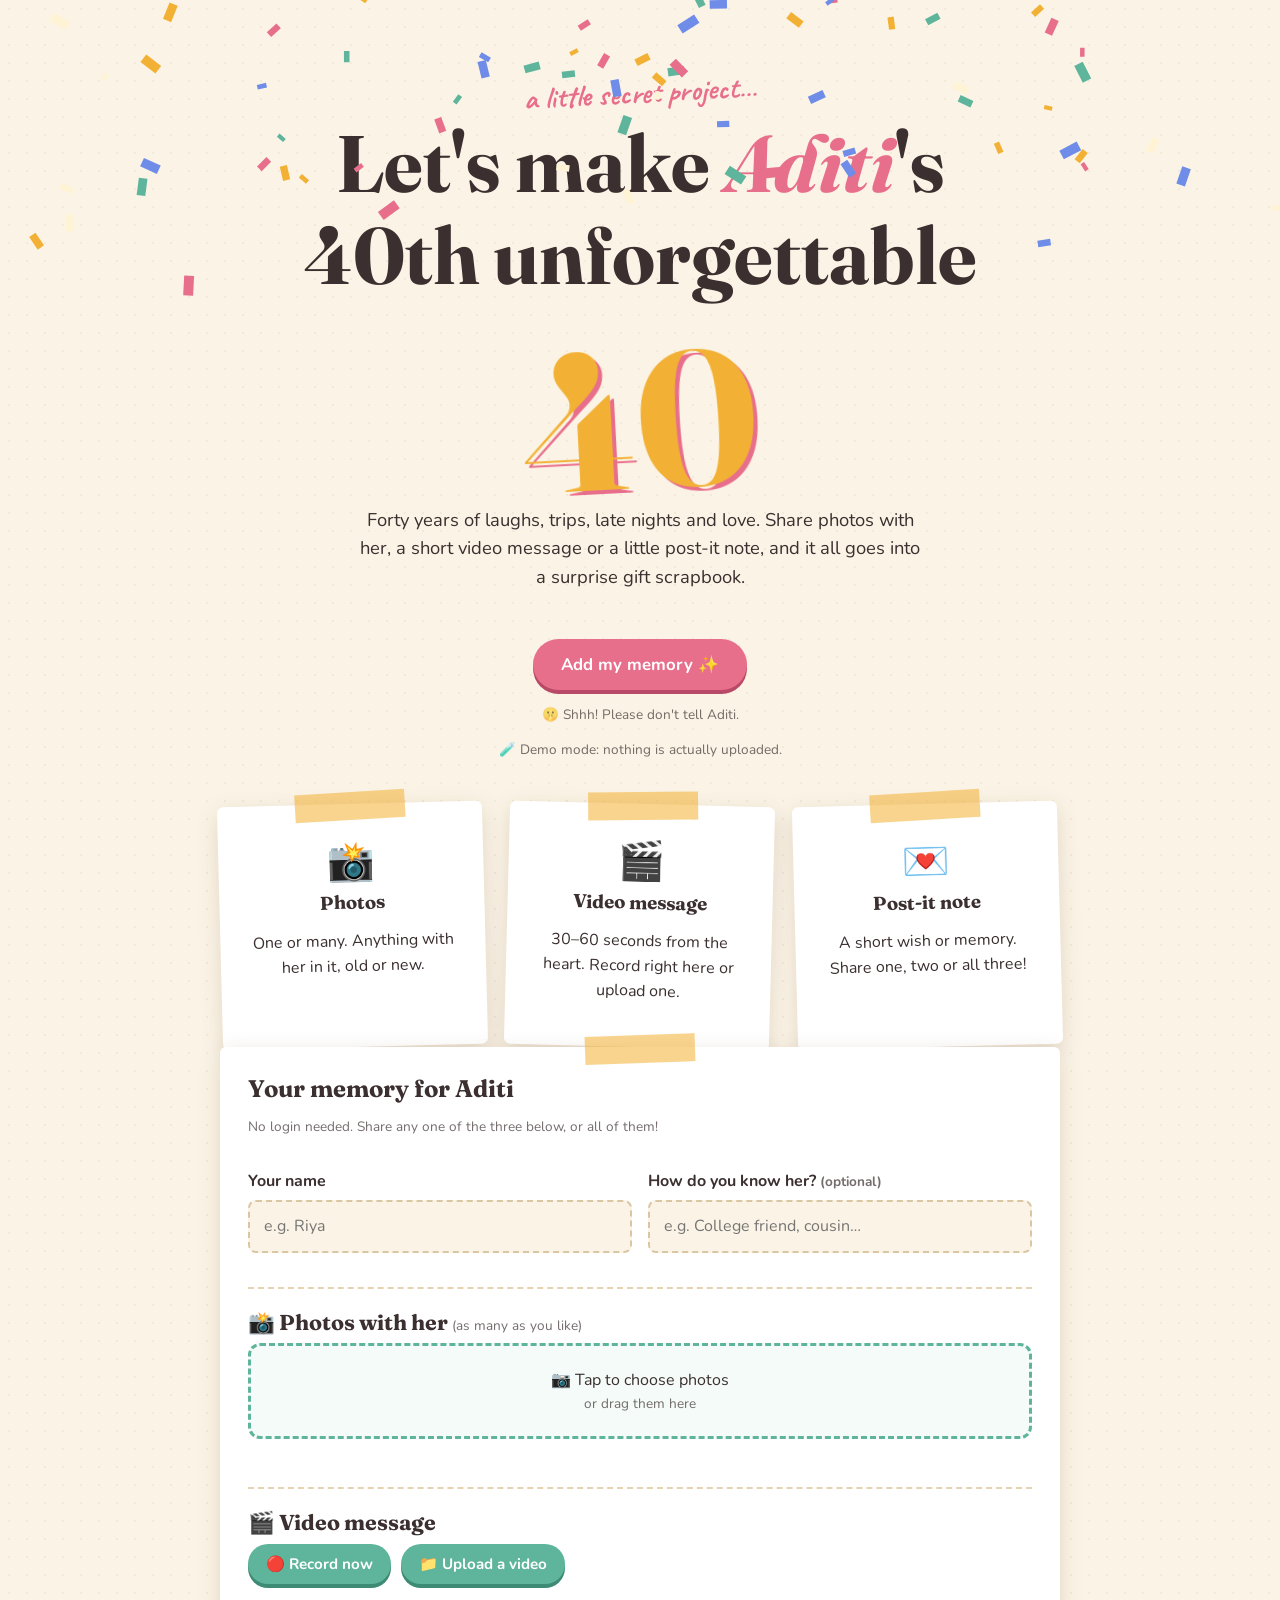
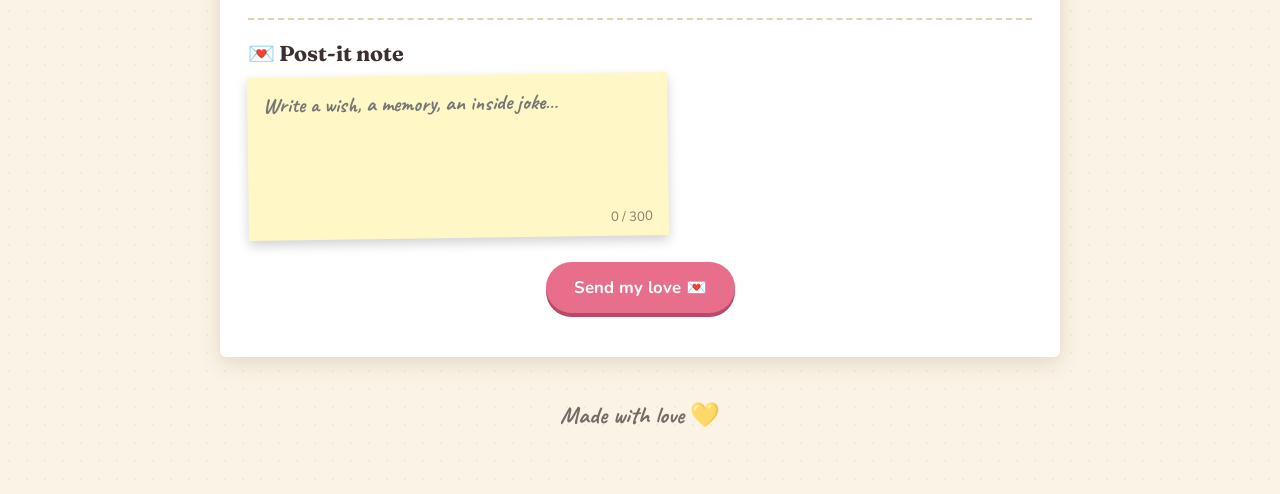
==== index.html @ b91b4de4 "Aditi's 40th birthday scrapbook site (demo mode) Co-Authored-By: Claude Sonnet 5.5 <noreply@anthropi" ====
<!doctype html>
<html lang="en">
<head>
<meta charset="utf-8">
<meta name="viewport" content="width=device-width, initial-scale=1">
<title>Aditi turns 40! 🎉 Leave a memory</title>
<link rel="stylesheet" href="style.css">
</head>
<body>
<header class="hero wrap">
  <div class="hand">a little secret project…</div>
  <h1>Let's make <em id="name">Aditi</em>'s<br>40th unforgettable</h1>
  <div class="big40">40</div>
  <p class="lead">Forty years of laughs, trips, late nights and love. Share photos with her, a short video message or a little post-it note, and it all goes into a surprise gift scrapbook.</p>
  <div class="cds" id="cds"></div>
  <a class="btn" href="#share">Add my memory ✨</a>
  <p class="hint" style="margin-top:14px">🤫 Shhh! Please don't tell Aditi.</p>
</header>

<section class="wrap">
  <div class="steps">
    <div class="card"><div class="emoji">📸</div><h3>Photos</h3><p>One or many. Anything with her in it, old or new.</p></div>
    <div class="card"><div class="emoji">🎬</div><h3>Video message</h3><p>30–60 seconds from the heart. Record right here or upload one.</p></div>
    <div class="card"><div class="emoji">💌</div><h3>Post-it note</h3><p>A short wish or memory. Share one, two or all three!</p></div>
  </div>
</section>

<section class="wrap" id="share">
  <form class="card" id="form">
    <h2>Your memory for <span class="nm">Aditi</span></h2>
    <p class="hint">No login needed. Share any one of the three below, or all of them!</p>
    <div class="row">
      <div><label for="who">Your name</label><input type="text" id="who" required maxlength="60" placeholder="e.g. Riya"></div>
      <div><label for="rel">How do you know her? <span class="hint">(optional)</span></label><input type="text" id="rel" maxlength="80" placeholder="e.g. College friend, cousin…"></div>
    </div>

    <h3 class="sechead">📸 Photos with her <span class="hint">(as many as you like)</span></h3>
    <div class="drop" id="drop">📷 Tap to choose photos<div class="hint">or drag them here</div></div>
    <input type="file" id="photos" accept="image/*" multiple hidden>
    <div class="polas" id="pholist"></div>

    <h3 class="sechead">🎬 Video message</h3>
    <div class="vidbox">
      <div class="vidbtns">
        <button type="button" class="btn alt" id="recBtn">🔴 Record now</button>
        <button type="button" class="btn alt" id="upBtn">📁 Upload a video</button>
        <button type="button" class="btn alt" id="clrBtn" hidden>🗑 Remove</button>
      </div>
      <input type="file" id="vidfile" accept="video/*" hidden>
      <div id="recstat" class="hint"></div>
      <video id="vidprev" controls playsinline hidden></video>
    </div>

    <h3 class="sechead">💌 Post-it note</h3>
    <div class="postit"><textarea id="note" rows="4" maxlength="300" placeholder="Write a wish, a memory, an inside joke…"></textarea><small id="cnt">0 / 300</small></div>

    <div class="bar" id="bar"><i id="barfill"></i></div>
    <div class="err" id="err"></div>
    <p style="text-align:center;margin-top:24px"><button class="btn" id="send">Send my love 💌</button></p>
  </form>

  <div class="card thanks" id="thanks">
    <h2>Thank you, <span id="tyname"></span>! 💖</h2>
    <p>Your memory is safely tucked into the scrapbook.<br>Remember — it's a surprise!</p>
    <button class="btn alt" onclick="location.reload()">Add another</button>
  </div>
</section>

<footer class="hand" style="font-size:1.5rem">Made with love 💛</footer>

<script type="module">
import { CONFIG } from "./config.js";
import { DEMO, countdown, confetti, shrinkImage, submitContribution } from "./app.js";

document.title = `${CONFIG.herName} turns ${CONFIG.age}! 🎉 Leave a memory`;
document.getElementById("name").textContent = CONFIG.herName;
document.querySelectorAll(".nm").forEach(e => e.textContent = CONFIG.herName);
document.querySelector(".big40").textContent = CONFIG.age;
countdown(CONFIG.birthday, document.getElementById("cds"));
confetti();
if (DEMO) document.querySelector(".hint").insertAdjacentHTML("afterend", '<p class="hint">🧪 Demo mode: nothing is actually uploaded.</p>');

const $ = id => document.getElementById(id);
let photos = [], video = null, stream = null, recorder = null;

// ----- photos -----
const renderPhotos = () => {
  $("pholist").innerHTML = "";
  photos.forEach((f, i) => {
    const d = document.createElement("div"); d.className = "pola";
    d.innerHTML = `<img src="${URL.createObjectURL(f)}"><button type="button" aria-label="remove">×</button>`;
    d.querySelector("button").onclick = () => { photos.splice(i, 1); renderPhotos(); };
    $("pholist").append(d);
  });
};
const addPhotos = files => { photos.push(...[...files].filter(f => f.type.startsWith("image/"))); renderPhotos(); };
$("drop").onclick = () => $("photos").click();
$("photos").onchange = e => { addPhotos(e.target.files); e.target.value = ""; };
$("drop").ondragover = e => e.preventDefault();
$("drop").ondrop = e => { e.preventDefault(); addPhotos(e.dataTransfer.files); };

// ----- video -----
const setVideo = f => {
  video = f; const p = $("vidprev");
  p.hidden = !f; $("clrBtn").hidden = !f; $("recstat").textContent = "";
  if (f) { p.srcObject = null; p.muted = false; p.src = URL.createObjectURL(f); p.controls = true; }
};
$("upBtn").onclick = () => $("vidfile").click();
$("vidfile").onchange = e => { if (e.target.files[0]) setVideo(e.target.files[0]); };
$("clrBtn").onclick = () => setVideo(null);

$("recBtn").onclick = async () => {
  if (recorder?.state === "recording") { recorder.stop(); return; }
  if (!navigator.mediaDevices?.getUserMedia || !window.MediaRecorder) { $("err").textContent = "Recording isn't supported here — please use Upload."; return; }
  try {
    stream = await navigator.mediaDevices.getUserMedia({ video: { facingMode: "user" }, audio: true });
  } catch { $("err").textContent = "Couldn't access camera/mic. You can upload a video instead."; return; }
  $("err").textContent = "";
  const p = $("vidprev"); p.hidden = false; p.srcObject = stream; p.muted = true; p.controls = false; p.play();
  const chunks = [];
  recorder = new MediaRecorder(stream);
  recorder.ondataavailable = e => chunks.push(e.data);
  recorder.onstop = () => {
    stream.getTracks().forEach(t => t.stop());
    const type = recorder.mimeType || "video/webm";
    setVideo(new File(chunks, `message.${type.includes("mp4") ? "mp4" : "webm"}`, { type }));
    $("recBtn").textContent = "🔴 Record again";
  };
  recorder.start();
  $("recBtn").textContent = "⏹ Stop recording";
  $("recstat").innerHTML = '<span class="rec">● Recording…</span> tap Stop when done';
};

$("note").addEventListener("input", () => $("cnt").textContent = `${$("note").value.length} / 300`);

// ----- submit -----
$("form").onsubmit = async e => {
  e.preventDefault(); $("err").textContent = "";
  if (!photos.length && !video && !$("note").value.trim()) { $("err").textContent = "Please add a photo, a video or a note 🙂"; return; }
  if (video && video.size > 300 * 1024 * 1024) { $("err").textContent = "That video is over 300 MB — try a shorter one."; return; }
  $("send").disabled = true; $("send").textContent = "Uploading…";
  $("bar").style.display = "block";
  try {
    const small = await Promise.all(photos.map(f => shrinkImage(f)));
    await submitContribution(
      { name: $("who").value.trim(), relation: $("rel").value.trim(), note: $("note").value.trim(), photos: small, video },
      p => $("barfill").style.width = Math.round(p * 100) + "%");
    $("tyname").textContent = $("who").value.trim();
    $("form").style.display = "none"; $("thanks").style.display = "block";
    $("thanks").scrollIntoView({ behavior: "smooth" }); confetti(5000);
  } catch (err) {
    console.error(err); $("err").textContent = "Something went wrong — please try again.";
    $("send").disabled = false; $("send").textContent = "Send my love 💌";
  }
};
</script>
</body>
</html>
---- style.css ----
@import url("https://fonts.googleapis.com/css2?family=Caveat:wght@500;700&family=Fraunces:ital,wght@0,400;0,700;1,400&family=Nunito:wght@400;600;700&display=swap");

:root {
  --paper: #fbf4e6; --paper2: #f3e8d0; --ink: #3b2f2f; --rose: #e86f8c; --gold: #f2b134;
  --teal: #5fb49c; --tape: rgba(242, 177, 52, .55);
}
* { box-sizing: border-box; }
[hidden] { display: none !important; }
html { scroll-behavior: smooth; overflow-x: hidden; }
body { overflow-x: clip; }
body {
  margin: 0; color: var(--ink); font-family: Nunito, system-ui, sans-serif; line-height: 1.55;
  background: var(--paper);
  background-image: radial-gradient(rgba(120, 90, 50, .07) 1px, transparent 1px);
  background-size: 18px 18px;
}
h1, h2, h3 { font-family: Fraunces, Georgia, serif; line-height: 1.15; margin: 0 0 .4em; }
.hand { font-family: Caveat, cursive; font-weight: 700; }
.wrap { max-width: 880px; margin: 0 auto; padding: 0 20px; }
section { padding: 56px 0; }

/* hero */
.hero { text-align: center; padding: 70px 0 30px; }
.hero .hand { font-size: 1.9rem; color: var(--rose); transform: rotate(-3deg); display: inline-block; }
.hero h1 { font-size: clamp(2.6rem, 9vw, 5rem); }
.hero h1 em { color: var(--rose); font-style: italic; }
.hero p.lead { font-size: 1.15rem; max-width: 560px; margin: 0 auto 26px; }
.big40 { font-family: Fraunces, serif; font-weight: 700; font-size: clamp(6rem, 24vw, 12rem); color: var(--gold); line-height: .9;
  text-shadow: 4px 4px 0 var(--rose); margin: 10px 0 0; animation: pop 1.2s cubic-bezier(.2, 1.6, .4, 1) both; }
@keyframes pop { from { transform: scale(.3) rotate(-12deg); opacity: 0 } to { transform: scale(1) rotate(-3deg); opacity: 1 } }
.cds { display: flex; gap: 12px; justify-content: center; margin: 22px 0; flex-wrap: wrap; }
.cd { background: #fff; border-radius: 10px; padding: 10px 16px; box-shadow: 0 3px 10px rgba(0, 0, 0, .12); min-width: 74px; }
.cd b { display: block; font: 700 1.8rem Fraunces, serif; } .cd span { font-size: .75rem; text-transform: uppercase; letter-spacing: .08em; }

.btn { display: inline-block; border: 0; cursor: pointer; font: 700 1.05rem Nunito, sans-serif; color: #fff; background: var(--rose);
  padding: 14px 28px; border-radius: 999px; box-shadow: 0 4px 0 #b84a68; text-decoration: none; transition: transform .1s; }
.btn:hover { transform: translateY(-2px); } .btn:active { transform: translateY(2px); box-shadow: 0 1px 0 #b84a68; }
.btn.alt { background: var(--teal); box-shadow: 0 4px 0 #3d8b75; } .btn:disabled { opacity: .6; cursor: wait; }

/* cards & polaroids */
.card { background: #fff; border-radius: 6px; padding: 28px; box-shadow: 0 6px 22px rgba(80, 50, 20, .15); position: relative; }
.card::before, .tape { content: ""; position: absolute; top: -12px; left: 50%; width: 110px; height: 28px; background: var(--tape); transform: translateX(-50%) rotate(-2deg); }
.steps { display: grid; grid-template-columns: repeat(auto-fit, minmax(210px, 1fr)); gap: 22px; }
.steps .card { text-align: center; } .steps .card:nth-child(odd) { transform: rotate(-1.5deg); } .steps .card:nth-child(even) { transform: rotate(1.5deg); }
.steps .emoji { font-size: 2.4rem; }

label { display: block; font-weight: 700; margin: 18px 0 6px; }
input[type=text], textarea { width: 100%; padding: 12px 14px; border: 2px dashed #d9c7a3; border-radius: 8px; background: var(--paper); font: inherit; color: inherit; }
input:focus, textarea:focus { outline: 0; border-color: var(--rose); border-style: solid; }
.row { display: grid; grid-template-columns: 1fr 1fr; gap: 16px; } @media (max-width: 600px) { .row { grid-template-columns: 1fr; } }
.drop { border: 3px dashed var(--teal); border-radius: 12px; padding: 22px; text-align: center; cursor: pointer; background: #f4fbf8; }
.drop:hover { background: #e8f6f1; } .hint { font-size: .85rem; opacity: .7; }

.polas { display: flex; flex-wrap: wrap; gap: 16px; margin-top: 14px; }
.pola { background: #fff; padding: 8px 8px 26px; box-shadow: 0 4px 12px rgba(0, 0, 0, .22); width: 130px; position: relative; }
.pola:nth-child(odd) { transform: rotate(-3deg); } .pola:nth-child(even) { transform: rotate(2.5deg); }
.pola img, .pola video { width: 100%; aspect-ratio: 1; object-fit: cover; display: block; }
.pola button { position: absolute; top: -8px; right: -8px; width: 26px; height: 26px; border-radius: 50%; border: 0; background: var(--rose); color: #fff; cursor: pointer; font-weight: 700; }

.vidbox video { width: 100%; max-height: 320px; background: #000; border-radius: 8px; margin-top: 12px; }
.vidbtns { display: flex; gap: 10px; flex-wrap: wrap; margin-top: 8px; }
.vidbtns .btn { font-size: .95rem; padding: 10px 18px; }
.rec { color: #d11; font-weight: 700; animation: blink 1s infinite; } @keyframes blink { 50% { opacity: .3 } }

.bar { height: 14px; background: #eadcc0; border-radius: 99px; overflow: hidden; margin-top: 18px; display: none; }
.bar i { display: block; height: 100%; width: 0; background: linear-gradient(90deg, var(--gold), var(--rose)); transition: width .2s; }
.thanks { text-align: center; display: none; } .thanks h2 { color: var(--rose); }
.err { color: #c0172e; font-weight: 700; margin-top: 12px; }
footer { text-align: center; padding: 40px 0 60px; opacity: .7; }

.sechead { margin: 34px 0 8px; padding-top: 22px; border-top: 2px dashed #e3d3b0; font-size: 1.35rem; }
.sechead .hint { font: 400 .85rem Nunito, sans-serif; }
.postit { background: #fff8c6; padding: 14px 16px 8px; box-shadow: 0 5px 12px rgba(0, 0, 0, .18); transform: rotate(-.8deg); max-width: 420px; }
.postit textarea { border: 0; background: transparent; padding: 0; font: 700 1.35rem/1.3 Caveat, cursive; resize: none; }
.postit textarea:focus { border: 0; }
.postit small { display: block; text-align: right; opacity: .6; }
/* gallery */
.tabs { position: sticky; top: 0; z-index: 20; display: flex; justify-content: center; gap: 8px; flex-wrap: wrap; padding: 10px;
  background: rgba(251, 244, 230, .92); backdrop-filter: blur(6px); border-bottom: 2px dashed #d9c7a3; }
.tabs a { text-decoration: none; color: var(--ink); font-weight: 700; padding: 9px 18px; border-radius: 999px; background: #fff;
  box-shadow: 0 2px 6px rgba(0, 0, 0, .12); transition: .15s; font-size: .95rem; }
.tabs a:hover { transform: translateY(-2px); }
.tabs a.on { background: var(--rose); color: #fff; }
.tabs b { font-weight: 700; opacity: .75; margin-left: 4px; }
#videos, #photos, #notesec { scroll-margin-top: 64px; }
.vid { position: relative; }
.vid::after { content: "▶"; position: absolute; left: 50%; top: calc(10px + 31%); transform: translate(-50%, -50%); width: 54px; height: 54px;
  border-radius: 50%; background: rgba(232, 111, 140, .92); color: #fff; display: grid; place-items: center; font-size: 1.3rem; padding-left: 4px; pointer-events: none; }
@media (max-width: 600px) {
  .tabs { flex-wrap: nowrap; gap: 6px; padding: 8px 6px; }
  .tabs a { padding: 8px 10px; font-size: .8rem; white-space: nowrap; }
  .tabs .full { display: none; }
  #videos, #photos, #notesec { scroll-margin-top: 56px; }
  section { padding: 40px 0; }
}
.lock { min-height: 100vh; display: grid; place-items: center; text-align: center; padding: 20px; }
.lock input { max-width: 260px; text-align: center; margin: 10px auto; display: block; }
.wall { columns: 3 190px; column-gap: 24px; }
.wall .pola { width: auto; display: inline-block; margin: 0 0 26px; padding: 10px 10px 34px; width: 100%; cursor: zoom-in; break-inside: avoid; transition: transform .2s; }
.wall .pola:hover { transform: rotate(0) scale(1.04); z-index: 2; }
.wall .pola img { aspect-ratio: auto; }
.wall .pola span { position: absolute; bottom: 6px; left: 0; right: 0; text-align: center; font: 700 1.2rem Caveat, cursive; }
.reel { display: grid; grid-template-columns: repeat(auto-fill, minmax(230px, 1fr)); gap: 22px; }
.vid { background: #fff; padding: 10px; border-radius: 6px; box-shadow: 0 4px 14px rgba(0, 0, 0, .2); cursor: pointer; text-align: center; }
.vid video { width: 100%; border-radius: 4px; background: #222; aspect-ratio: 16/10; object-fit: cover; }
.vid .hand { font-size: 1.3rem; }
.notes { display: grid; grid-template-columns: repeat(auto-fill, minmax(250px, 1fr)); gap: 22px; }
.note { background: #fff8c6; padding: 20px; box-shadow: 0 4px 10px rgba(0, 0, 0, .15); font: 700 1.25rem/1.3 Caveat, cursive; }
.note:nth-child(3n) { background: #ffd9e3; transform: rotate(1.5deg); } .note:nth-child(3n+1) { transform: rotate(-1.5deg); } .note:nth-child(3n+2) { background: #d6f2e8; }
.note small { display: block; margin-top: 10px; font: 600 .85rem Nunito, sans-serif; opacity: .7; }
.modal { position: fixed; inset: 0; background: rgba(20, 10, 10, .9); display: none; place-items: center; z-index: 50; padding: 20px; }
.modal.on { display: grid; } .modal img, .modal video { max-width: 100%; max-height: 82vh; border-radius: 6px; }
.modal .cap { color: #fff; text-align: center; margin-top: 10px; font: 700 1.5rem Caveat, cursive; }
.modal .x { position: absolute; top: 14px; right: 20px; color: #fff; font-size: 2.2rem; cursor: pointer; background: none; border: 0; }
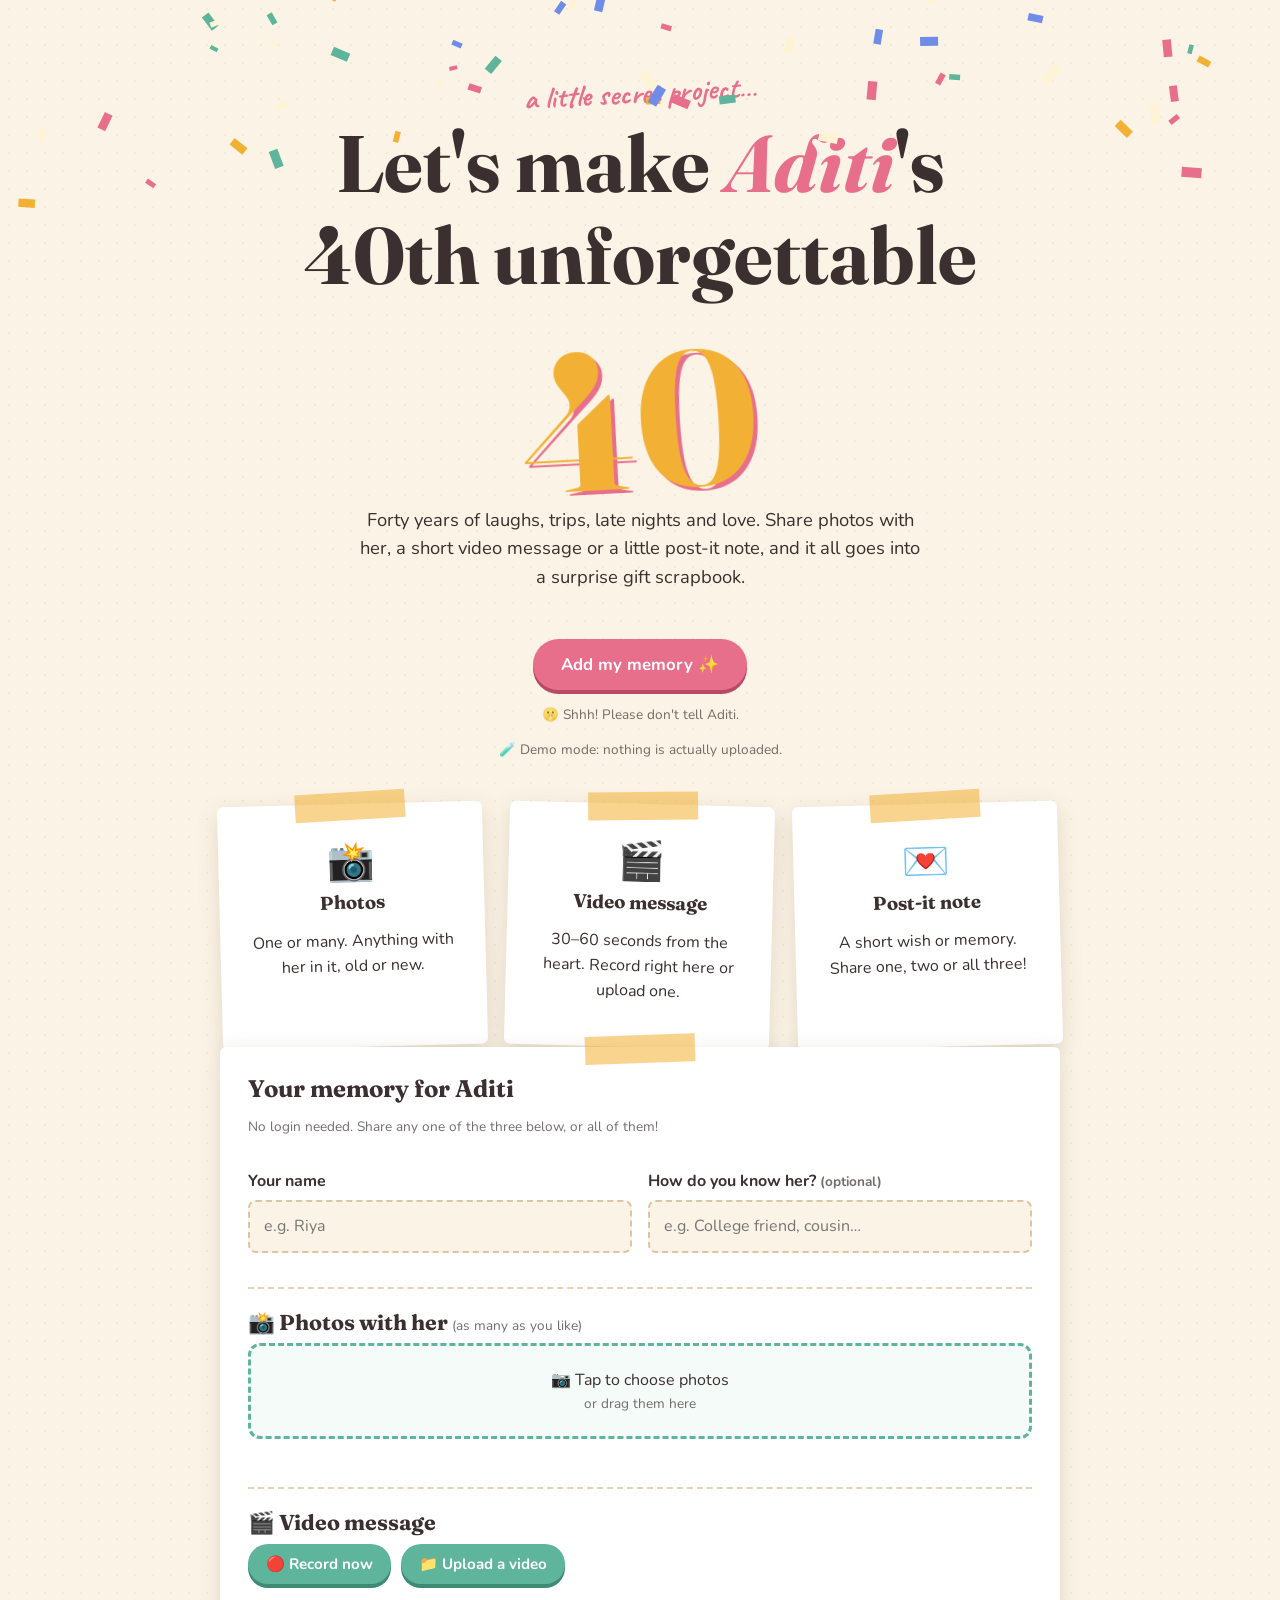
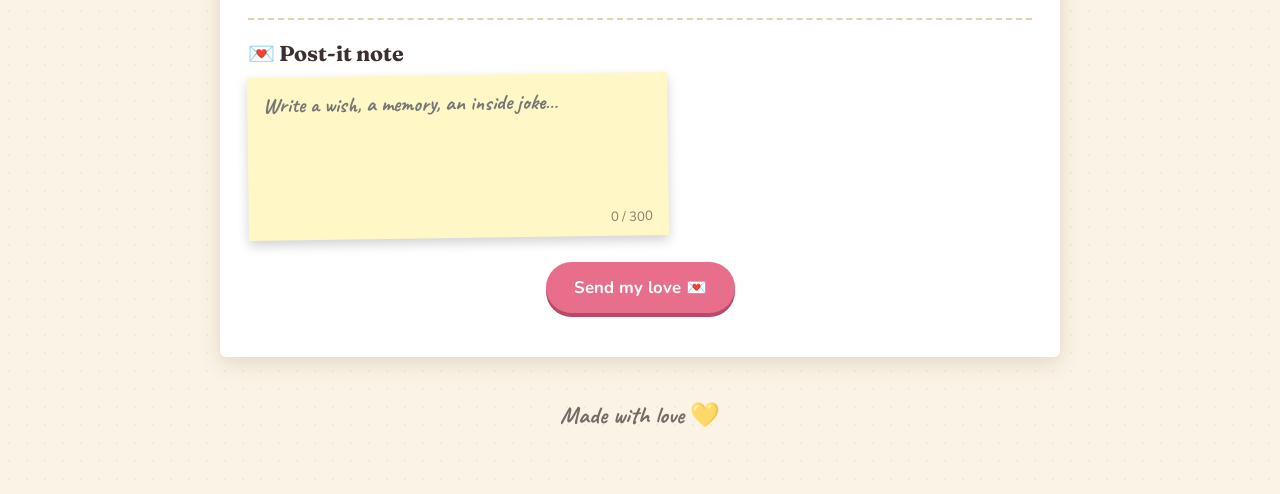
==== commit d730b0e3: "Use Cloudinary free tier for media, Firestore for metadata Co-Authored-By: Claude Sonnet 5.5 <norepl" ====
--- a/index.html
+++ b/index.html
@@ -70,7 +70,7 @@
 
 <script type="module">
 import { CONFIG } from "./config.js";
-import { DEMO, countdown, confetti, shrinkImage, submitContribution } from "./app.js";
+import { DEMO, MAX_VIDEO_MB, countdown, confetti, shrinkImage, submitContribution } from "./app.js";
 
 document.title = `${CONFIG.herName} turns ${CONFIG.age}! 🎉 Leave a memory`;
 document.getElementById("name").textContent = CONFIG.herName;
@@ -137,7 +137,7 @@
 $("form").onsubmit = async e => {
   e.preventDefault(); $("err").textContent = "";
   if (!photos.length && !video && !$("note").value.trim()) { $("err").textContent = "Please add a photo, a video or a note 🙂"; return; }
-  if (video && video.size > 300 * 1024 * 1024) { $("err").textContent = "That video is over 300 MB — try a shorter one."; return; }
+  if (video && video.size > MAX_VIDEO_MB * 1024 * 1024) { $("err").textContent = `That video is over ${MAX_VIDEO_MB} MB — please keep it to about a minute.`; return; }
   $("send").disabled = true; $("send").textContent = "Uploading…";
   $("bar").style.display = "block";
   try {
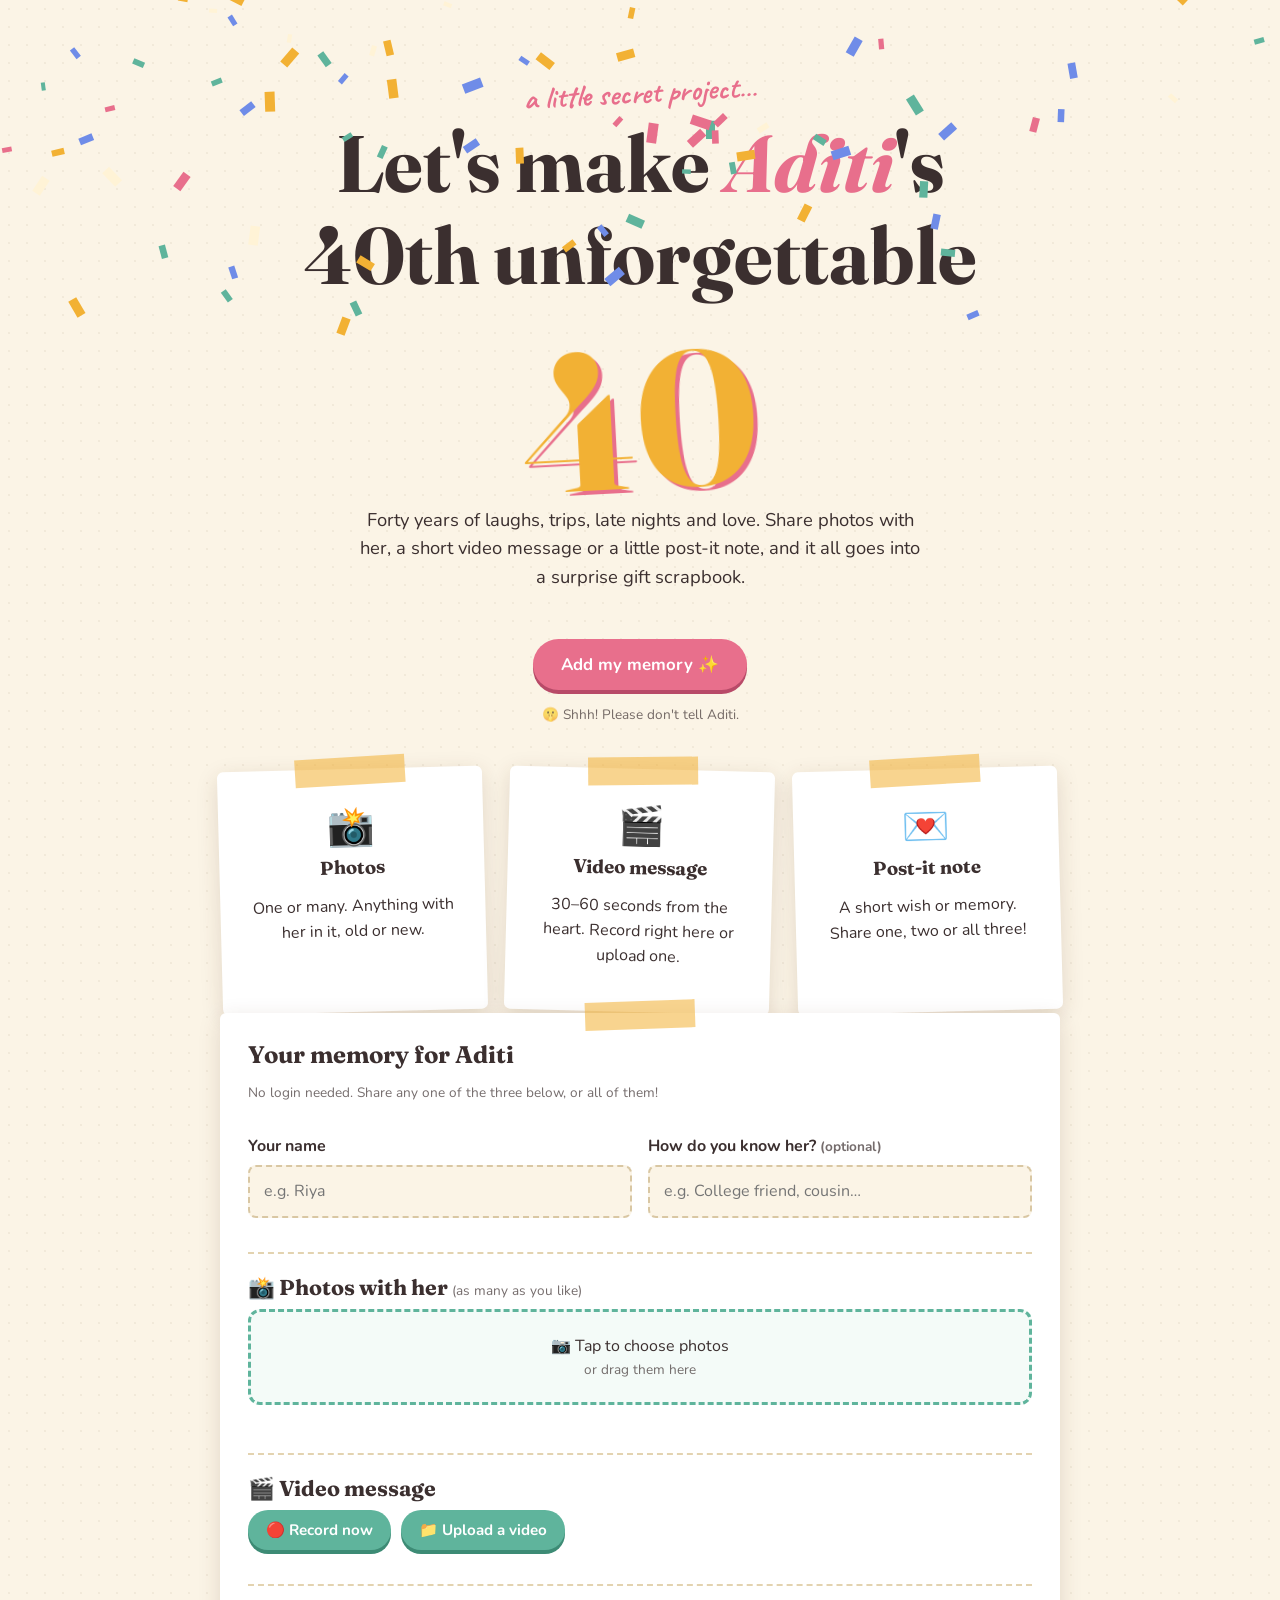
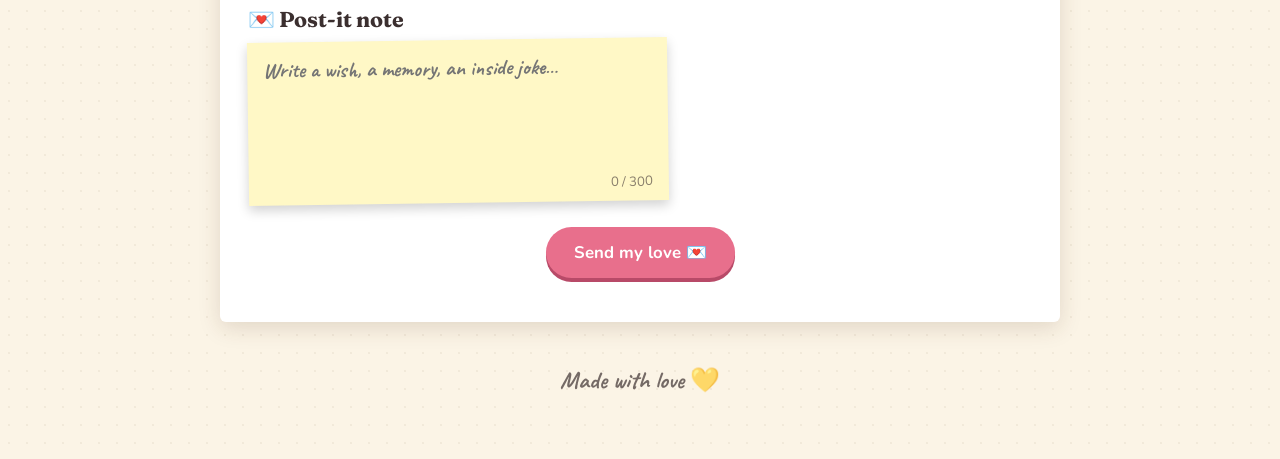
==== commit 7c638325: "Sidebar starts below tabs; cache-bust assets Co-Authored-By: Claude Sonnet 5.5 <noreply@anthropic.co" ====
--- a/index.html
+++ b/index.html
@@ -4,7 +4,7 @@
 <meta charset="utf-8">
 <meta name="viewport" content="width=device-width, initial-scale=1">
 <title>Aditi turns 40! 🎉 Leave a memory</title>
-<link rel="stylesheet" href="style.css">
+<link rel="stylesheet" href="style.css?v=20261105">
 </head>
 <body>
 <header class="hero wrap">
@@ -69,8 +69,8 @@
 <footer class="hand" style="font-size:1.5rem">Made with love 💛</footer>
 
 <script type="module">
-import { CONFIG } from "./config.js";
-import { DEMO, MAX_VIDEO_MB, countdown, confetti, shrinkImage, submitContribution } from "./app.js";
+import { CONFIG } from "./config.js?v=20261105";
+import { DEMO, MAX_VIDEO_MB, countdown, confetti, shrinkImage, submitContribution } from "./app.js?v=20261105";
 
 document.title = `${CONFIG.herName} turns ${CONFIG.age}! 🎉 Leave a memory`;
 document.getElementById("name").textContent = CONFIG.herName;
--- a/style.css
+++ b/style.css
@@ -84,6 +84,22 @@
 .tabs b { font-weight: 700; opacity: .75; margin-left: 4px; }
 #videos, #photos, #notesec { scroll-margin-top: 64px; }
 .vid { position: relative; }
+.vthumb { width: 100%; aspect-ratio: 16/10; object-fit: cover; border-radius: 4px; background: #333; display: block; }
+.modal iframe.drv { width: min(92vw, 900px); height: min(70vh, 520px); border: 0; border-radius: 6px; background: #000; }
+.modal .arrow { position: absolute; top: 50%; transform: translateY(-50%); width: 52px; height: 52px; border-radius: 50%; border: 0; cursor: pointer;
+  background: rgba(255, 255, 255, .88); color: var(--ink); font: 700 2rem/1 Nunito, sans-serif; z-index: 60; box-shadow: 0 2px 10px rgba(0, 0, 0, .4); padding: 0 0 5px; }
+.modal .arrow.l { left: 14px; } .modal .arrow.r { right: 14px; }
+.modal .arrow:hover { background: #fff; }
+.modal .count { color: #fff; opacity: .7; text-align: center; margin-top: 4px; font-size: .9rem; }
+.modal img { max-width: min(86vw, 1000px); }
+@media (max-width: 700px) {
+  .modal .arrow { top: auto; bottom: 22px; transform: none; width: 56px; height: 56px; }
+  .modal .arrow.l { left: calc(50% - 76px); } .modal .arrow.r { right: calc(50% - 76px); }
+  .modal img { max-width: 94vw; max-height: 68vh; }
+  .modal iframe.drv { width: 94vw; height: 52vw; }
+}
+.vnav { display: flex; gap: 12px; justify-content: center; margin-top: 14px; }
+.vnav .btn { padding: 10px 20px; font-size: .95rem; } .vnav .btn:disabled { opacity: .35; cursor: default; }
 .vid::after { content: "▶"; position: absolute; left: 50%; top: calc(10px + 31%); transform: translate(-50%, -50%); width: 54px; height: 54px;
   border-radius: 50%; background: rgba(232, 111, 140, .92); color: #fff; display: grid; place-items: center; font-size: 1.3rem; padding-left: 4px; pointer-events: none; }
 @media (max-width: 600px) {
@@ -112,3 +128,18 @@
 .modal.on { display: grid; } .modal img, .modal video { max-width: 100%; max-height: 82vh; border-radius: 6px; }
 .modal .cap { color: #fff; text-align: center; margin-top: 10px; font: 700 1.5rem Caveat, cursive; }
 .modal .x { position: absolute; top: 14px; right: 20px; color: #fff; font-size: 2.2rem; cursor: pointer; background: none; border: 0; }
+
+/* people filter */
+.people { display: flex; gap: 8px; overflow-x: auto; padding: 12px 16px; justify-content: flex-start; }
+.people h3 { display: none; }
+.people button { flex: none; border: 0; cursor: pointer; font: inherit; font-weight: 700; padding: 8px 14px; border-radius: 999px; background: #fff; color: var(--ink); box-shadow: 0 2px 6px rgba(0,0,0,.12); white-space: nowrap; }
+.people button.on { background: var(--rose); color: #fff; }
+.people b { opacity: .75; }
+@media (min-width: 1100px) {
+  .layout { display: grid; grid-template-columns: 220px 1fr; gap: 16px; padding: 0 16px; align-items: start; }
+  .people { position: sticky; top: 84px; max-height: calc(100vh - 100px); width: auto; flex-direction: column; overflow-y: auto; padding: 14px; margin-top: 16px; background: rgba(255,255,255,.7); border-radius: 18px; }
+  .people h3 { display: block; margin: 0 0 4px; font-family: Caveat, cursive; font-size: 1.6rem; color: var(--rose); }
+  .people button { text-align: left; border-radius: 12px; box-shadow: none; background: transparent; }
+  .people button:hover { background: #fff; }
+  .people button.on { background: var(--rose); }
+}
